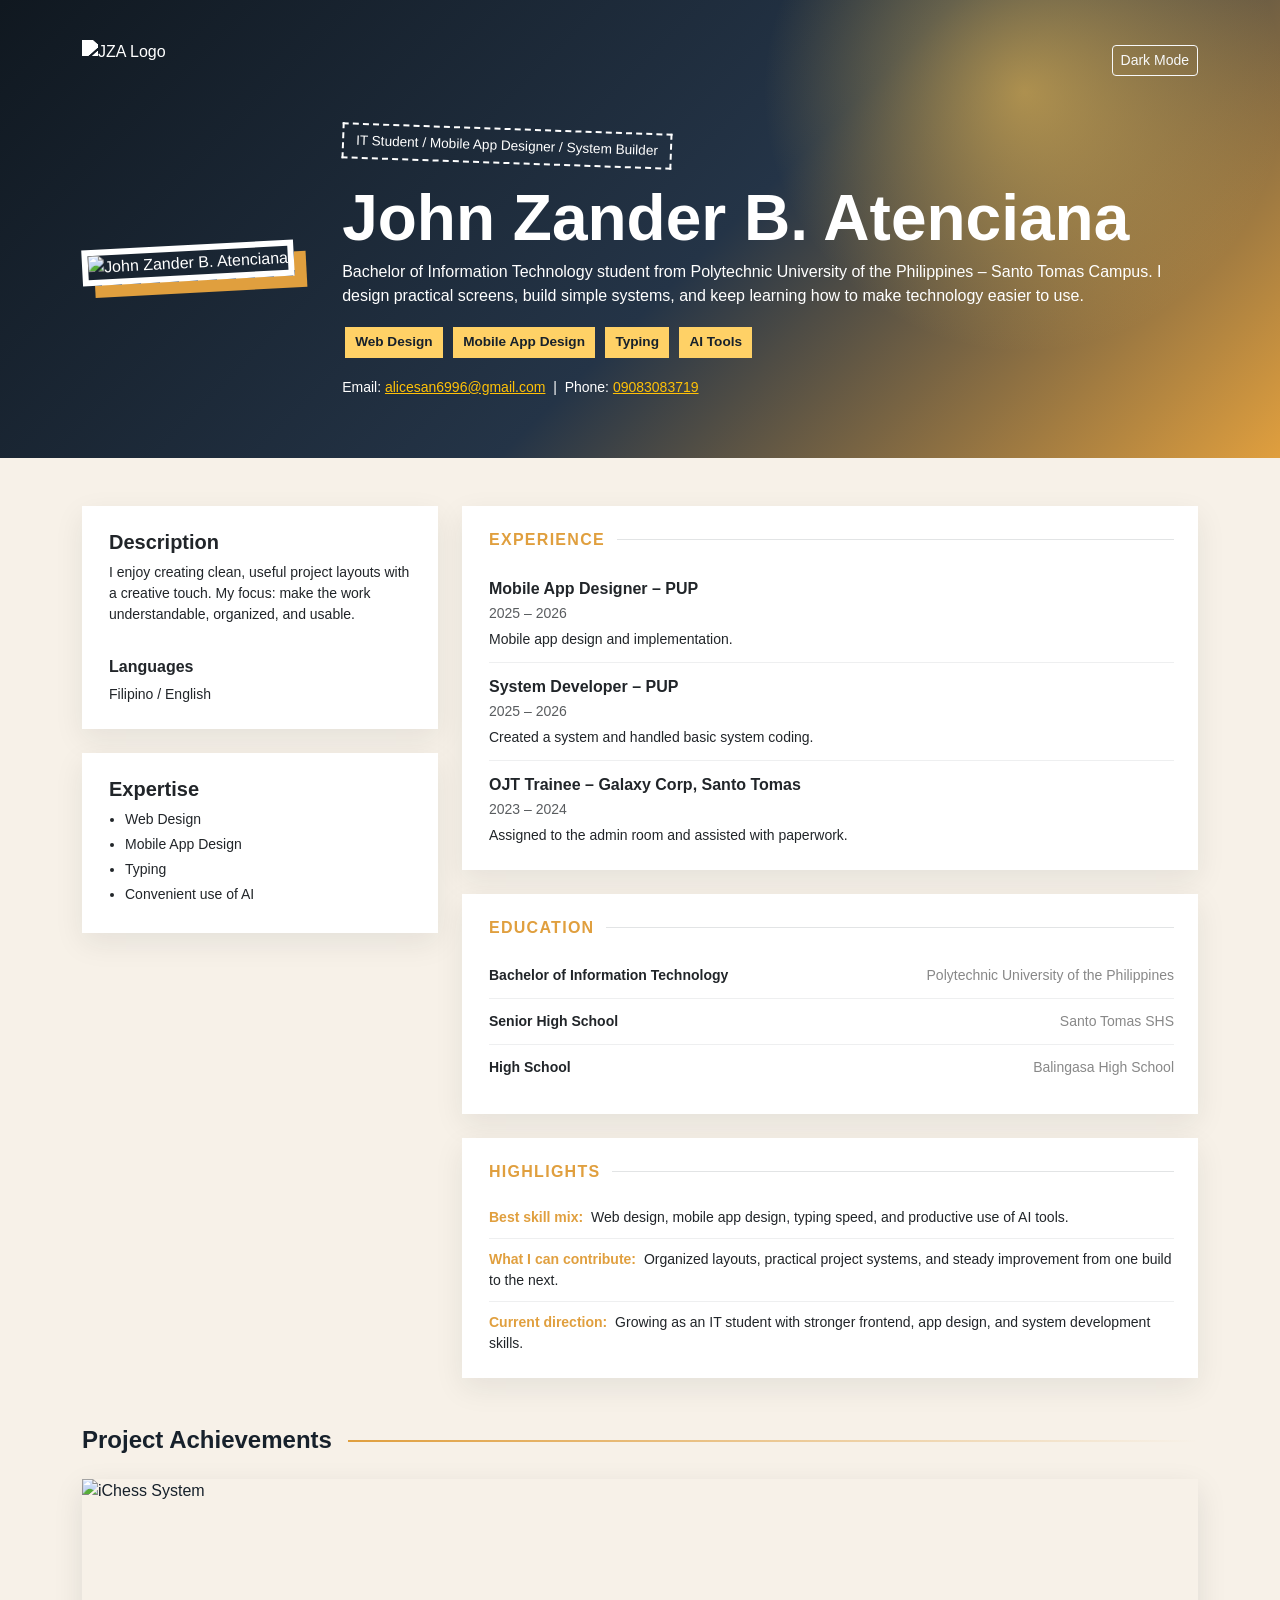
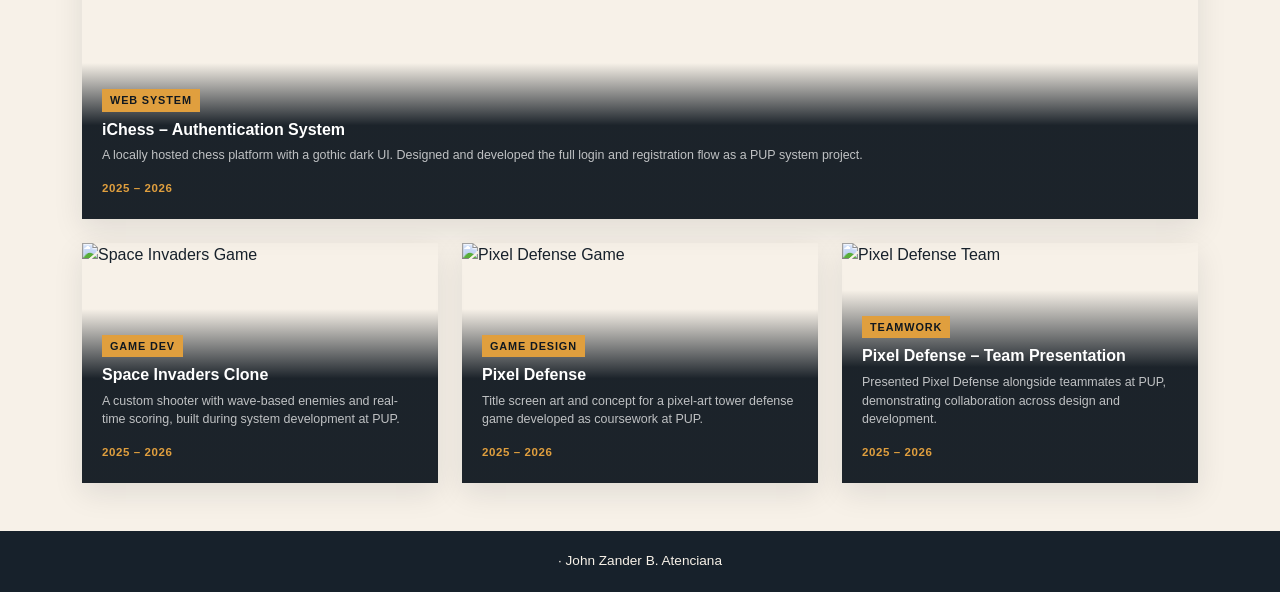
==== index.html @ f296447d "Add files via upload" ====
<!doctype html>
<html lang="en">
<head>
  <meta charset="utf-8">
  <meta name="viewport" content="width=device-width, initial-scale=1">
  <title>John Zander Atenciana | Portfolio</title>
  <link href="https://cdn.jsdelivr.net/npm/bootstrap@5.3.3/dist/css/bootstrap.min.css" rel="stylesheet">
  <link rel="stylesheet" href="style.css">
</head>
<body>

  <!-- HEADER -->
  <header class="site-header">
    <div class="container">
      <nav class="d-flex justify-content-between align-items-center mb-5">
        <img src="logo.svg" alt="JZA Logo" style="height:40px; filter: brightness(0) invert(1);">
        <button id="themeBtn" type="button" class="btn btn-outline-light btn-sm">Dark Mode</button>
      </nav>

      <div class="row align-items-center g-5">
        <div class="col-auto">
          <img src="zander.jpg" alt="John Zander B. Atenciana" class="profile-img">
        </div>
        <div class="col">
          <span class="stamp">IT Student / Mobile App Designer / System Builder</span>
          <h1 class="name-heading">John Zander B. Atenciana</h1>
          <p class="mb-3">
            Bachelor of Information Technology student from Polytechnic University of the Philippines –
            Santo Tomas Campus. I design practical screens, build simple systems, and keep learning how
            to make technology easier to use.
          </p>
          <div class="mb-3">
            <span class="skill-tag">Web Design</span>
            <span class="skill-tag">Mobile App Design</span>
            <span class="skill-tag">Typing</span>
            <span class="skill-tag">AI Tools</span>
          </div>
          <p class="mb-0 small">
            Email: <a href="mailto:alicesan6996@gmail.com" class="text-warning">alicesan6996@gmail.com</a> &nbsp;|&nbsp;
            Phone: <a href="tel:09083083719" class="text-warning">09083083719</a>
          </p>
        </div>
      </div>
    </div>
  </header>

  <!-- MAIN -->
  <main class="container my-5">
    <div class="row g-4">

      <!-- Sidebar -->
      <div class="col-md-4">
        <div class="card p-4 mb-4">
          <h2 class="h5 fw-bold">Description</h2>
          <p class="small">I enjoy creating clean, useful project layouts with a creative touch. My focus: make the work understandable, organized, and usable.</p>
          <h3 class="h6 fw-bold mt-3">Languages</h3>
          <p class="small mb-0">Filipino / English</p>
        </div>

        <div class="card p-4">
          <h3 class="h5 fw-bold">Expertise</h3>
          <ul class="small mb-0 ps-3">
            <li class="mb-1">Web Design</li>
            <li class="mb-1">Mobile App Design</li>
            <li class="mb-1">Typing</li>
            <li class="mb-1">Convenient use of AI</li>
          </ul>
        </div>
      </div>

      <!-- Main Content -->
      <div class="col-md-8">

        <!-- Experience -->
        <div class="card p-4 mb-4">
          <div class="section-heading"><h2>Experience</h2></div>
          <div class="exp-item">
            <strong class="d-block">Mobile App Designer – PUP</strong>
            <span class="text-muted small">2025 – 2026</span>
            <p class="small mb-0 mt-1">Mobile app design and implementation.</p>
          </div>
          <div class="exp-item">
            <strong class="d-block">System Developer – PUP</strong>
            <span class="text-muted small">2025 – 2026</span>
            <p class="small mb-0 mt-1">Created a system and handled basic system coding.</p>
          </div>
          <div class="exp-item">
            <strong class="d-block">OJT Trainee – Galaxy Corp, Santo Tomas</strong>
            <span class="text-muted small">2023 – 2024</span>
            <p class="small mb-0 mt-1">Assigned to the admin room and assisted with paperwork.</p>
          </div>
        </div>

        <!-- Education -->
        <div class="card p-4 mb-4">
          <div class="section-heading"><h2>Education</h2></div>
          <table class="edu-table">
            <tr>
              <td class="fw-semibold">Bachelor of Information Technology</td>
              <td class="edu-school">Polytechnic University of the Philippines</td>
            </tr>
            <tr>
              <td class="fw-semibold">Senior High School</td>
              <td class="edu-school">Santo Tomas SHS</td>
            </tr>
            <tr>
              <td class="fw-semibold">High School</td>
              <td class="edu-school">Balingasa High School</td>
            </tr>
          </table>
        </div>

        <!-- Highlights -->
        <div class="card p-4">
          <div class="section-heading"><h2>Highlights</h2></div>
          <div class="highlight-item">
            <span class="highlight-label">Best skill mix:</span>
            Web design, mobile app design, typing speed, and productive use of AI tools.
          </div>
          <div class="highlight-item">
            <span class="highlight-label">What I can contribute:</span>
            Organized layouts, practical project systems, and steady improvement from one build to the next.
          </div>
          <div class="highlight-item">
            <span class="highlight-label">Current direction:</span>
            Growing as an IT student with stronger frontend, app design, and system development skills.
          </div>
        </div>

      </div>
    </div>

    <!-- Achievements -->
    <section class="mt-5">
      <div class="d-flex align-items-center mb-4 gap-3">
        <h2 class="h4 fw-bold mb-0">Project Achievements</h2>
        <div style="flex:1; height:2px; background: linear-gradient(to right, #e09f3e, transparent);"></div>
      </div>

      <!-- Featured card: iChess -->
      <div class="row g-4 mb-4">
        <div class="col-12">
          <div class="achievement-card">
            <img src="ichess.png" alt="iChess System" style="height:340px; object-position:top;">
            <div class="achievement-overlay">
              <span class="badge-type">Web System</span>
              <h3 class="achievement-title">iChess – Authentication System</h3>
              <p class="achievement-desc">A locally hosted chess platform with a gothic dark UI. Designed and developed the full login and registration flow as a PUP system project.</p>
              <span class="achievement-year">2025 – 2026</span>
            </div>
          </div>
        </div>
      </div>

      <!-- Three smaller cards -->
      <div class="row g-4">

        <div class="col-md-4">
          <div class="achievement-card">
            <img src="alien.jpg" alt="Space Invaders Game" style="height:240px;">
            <div class="achievement-overlay">
              <span class="badge-type">Game Dev</span>
              <h3 class="achievement-title">Space Invaders Clone</h3>
              <p class="achievement-desc">A custom shooter with wave-based enemies and real-time scoring, built during system development at PUP.</p>
              <span class="achievement-year">2025 – 2026</span>
            </div>
          </div>
        </div>

        <div class="col-md-4">
          <div class="achievement-card">
            <img src="pixel.jpg" alt="Pixel Defense Game" style="height:240px;">
            <div class="achievement-overlay">
              <span class="badge-type">Game Design</span>
              <h3 class="achievement-title">Pixel Defense</h3>
              <p class="achievement-desc">Title screen art and concept for a pixel-art tower defense game developed as coursework at PUP.</p>
              <span class="achievement-year">2025 – 2026</span>
            </div>
          </div>
        </div>

        <div class="col-md-4">
          <div class="achievement-card">
            <img src="pp.jpg" alt="Pixel Defense Team" style="height:240px;">
            <div class="achievement-overlay">
              <span class="badge-type">Teamwork</span>
              <h3 class="achievement-title">Pixel Defense – Team Presentation</h3>
              <p class="achievement-desc">Presented Pixel Defense alongside teammates at PUP, demonstrating collaboration across design and development.</p>
              <span class="achievement-year">2025 – 2026</span>
            </div>
          </div>
        </div>

      </div>
    </section>
  </main>

  <footer>
    <p class="mb-0">· John Zander B. Atenciana</p>
  </footer>

  <script>
    const themeBtn = document.querySelector("#themeBtn");
    const hero = document.querySelector("header");

    themeBtn.addEventListener("click", () => {
      document.body.classList.toggle("dark-mode");
      themeBtn.textContent = document.body.classList.contains("dark-mode") ? "Light Mode" : "Dark Mode";
    });

    hero.addEventListener("pointermove", (event) => {
      hero.style.setProperty("--x", `${event.clientX}px`);
      hero.style.setProperty("--y", `${event.clientY}px`);
    });
  </script>

</body>
</html>
---- style.css ----
body {
  font-family: Arial, sans-serif;
  background: #f7f1e8;
  color: #17212b;
}

.site-header {
  background:
    radial-gradient(circle at var(--x, 80%) var(--y, 20%), rgba(255,202,87,.55), transparent 260px),
    linear-gradient(135deg, #101820, #243447 55%, #e09f3e);
  color: white;
  padding: 40px 0 60px;
}

.profile-img {
  width: 200px;
  height: 200px;
  object-fit: cover;
  border: 6px solid white;
  box-shadow: 12px 12px 0 #e09f3e;
  transform: rotate(-3deg);
}

.stamp {
  display: inline-block;
  border: 2px dashed currentColor;
  padding: 6px 12px;
  transform: rotate(2deg);
  font-size: 0.85rem;
  margin-bottom: 12px;
}

.name-heading {
  font-size: clamp(2rem, 6vw, 4rem);
  line-height: 1;
  font-weight: 900;
  margin: 10px 0;
}

.skill-tag {
  display: inline-block;
  background: #ffd166;
  color: #17212b;
  padding: 5px 10px;
  margin: 3px;
  font-size: 0.85rem;
  font-weight: 600;
}

/* Cards */
.card {
  border: none;
  border-left: 3px solid transparent;
  box-shadow: 0 10px 28px rgba(23,33,43,.08);
  border-radius: 0;
  background: white;
  transition: border-color 0.2s, box-shadow 0.2s;
}

.card:hover {
  border-left-color: #e09f3e;
  box-shadow: 0 14px 36px rgba(23,33,43,.14);
}

/* Section headings */
.section-heading {
  display: flex;
  align-items: center;
  gap: 12px;
  margin-bottom: 16px;
}

.section-heading h2 {
  margin: 0;
  font-size: 1rem;
  font-weight: 800;
  text-transform: uppercase;
  letter-spacing: 0.08em;
  color: #e09f3e;
}

.section-heading::after {
  content: '';
  flex: 1;
  height: 1px;
  background: rgba(23,33,43,.12);
}

/* Experience list */
.exp-item {
  padding: 12px 0;
  border-bottom: 1px solid rgba(23,33,43,.07);
}

.exp-item:last-child {
  border-bottom: none;
  padding-bottom: 0;
}

/* Education table */
.edu-table {
  width: 100%;
  border-collapse: collapse;
}

.edu-table td {
  padding: 12px 0;
  font-size: 0.875rem;
  border-bottom: 1px solid rgba(23,33,43,.07);
  vertical-align: top;
}

.edu-table tr:last-child td {
  border-bottom: none;
}

.edu-table .edu-school {
  color: #888;
  text-align: right;
  padding-left: 16px;
}

/* Highlights */
.highlight-item {
  padding: 10px 0;
  border-bottom: 1px solid rgba(23,33,43,.07);
  font-size: 0.875rem;
}

.highlight-item:last-child {
  border-bottom: none;
  padding-bottom: 0;
}

.highlight-label {
  color: #e09f3e;
  font-weight: 700;
  margin-right: 4px;
}

footer {
  background: #17212b;
  color: #f7f1e8;
  text-align: center;
  padding: 20px;
  font-size: 0.85rem;
}

/* Achievement Cards */
.achievement-card {
  cursor: default;
  position: relative;
  overflow: hidden;
  box-shadow: 0 10px 28px rgba(23,33,43,.1);
}

.achievement-card img {
  width: 100%;
  object-fit: cover;
  display: block;
  transition: transform 0.4s ease;
}

.achievement-card:hover img {
  transform: scale(1.04);
}

.achievement-overlay {
  position: absolute;
  bottom: 0;
  left: 0;
  right: 0;
  padding: 24px 20px 20px;
  background: linear-gradient(to top, rgba(16,24,32,0.95) 60%, transparent);
  color: white;
}

.badge-type {
  display: inline-block;
  background: #e09f3e;
  color: #101820;
  font-size: 0.68rem;
  font-weight: 700;
  letter-spacing: 0.08em;
  text-transform: uppercase;
  padding: 3px 8px;
  margin-bottom: 8px;
}

.achievement-title {
  font-size: 1rem;
  font-weight: 700;
  margin: 0 0 6px;
  line-height: 1.3;
}

.achievement-desc {
  font-size: 0.78rem;
  color: rgba(255,255,255,0.72);
  margin: 0 0 10px;
  line-height: 1.5;
}

.achievement-year {
  font-size: 0.72rem;
  color: #e09f3e;
  font-weight: 600;
  letter-spacing: 0.05em;
}

/* Dark mode */
.dark-mode {
  background: #101820;
  color: #f8fafc;
}

.dark-mode .card {
  background: #17212b;
  color: #f8fafc;
}

.dark-mode .card:hover {
  box-shadow: 0 14px 36px rgba(0,0,0,.3);
}

.dark-mode .section-heading::after {
  background: rgba(255,255,255,.08);
}

.dark-mode .exp-item {
  border-bottom-color: rgba(255,255,255,.07);
}

.dark-mode .edu-table td {
  border-bottom-color: rgba(255,255,255,.07);
}

.dark-mode .edu-table .edu-school {
  color: #adb5bd;
}

.dark-mode .highlight-item {
  border-bottom-color: rgba(255,255,255,.07);
}

.dark-mode .text-muted {
  color: #adb5bd !important;
}

.dark-mode footer {
  background: #0a1018;
}
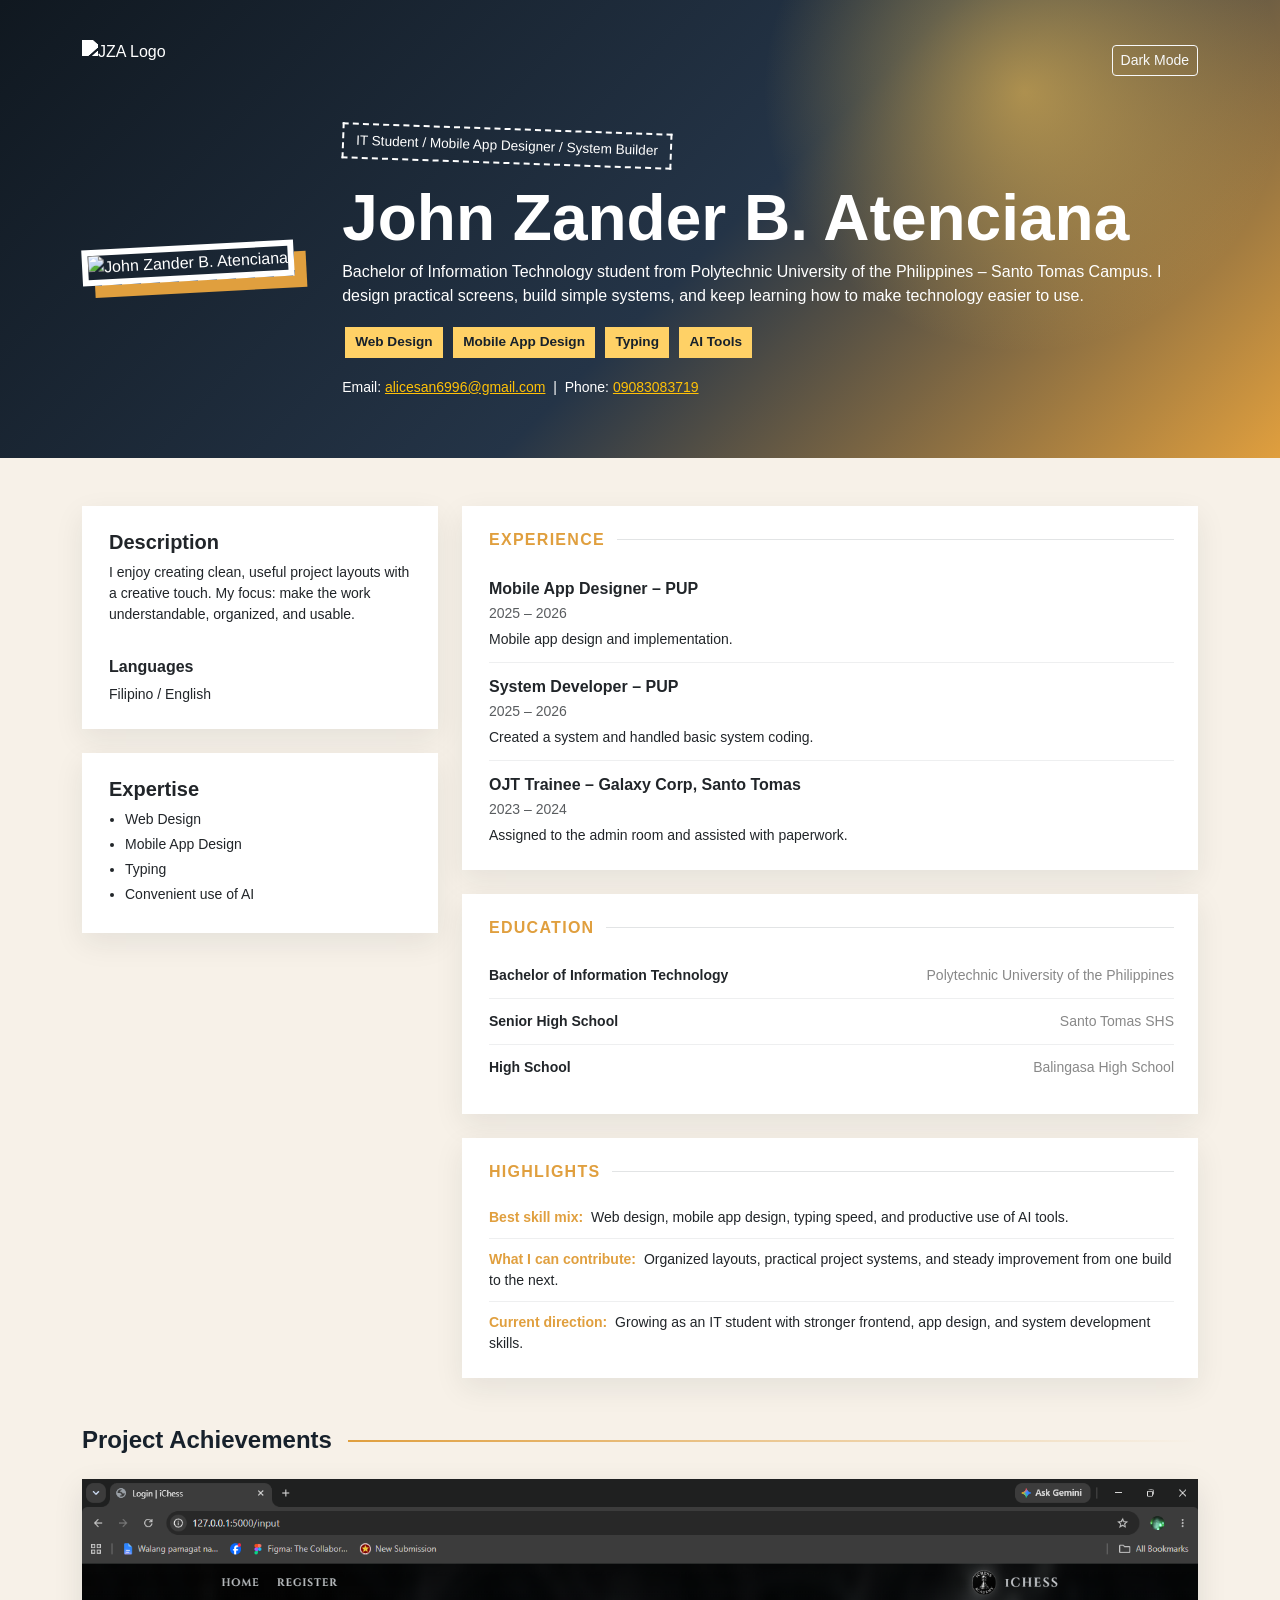
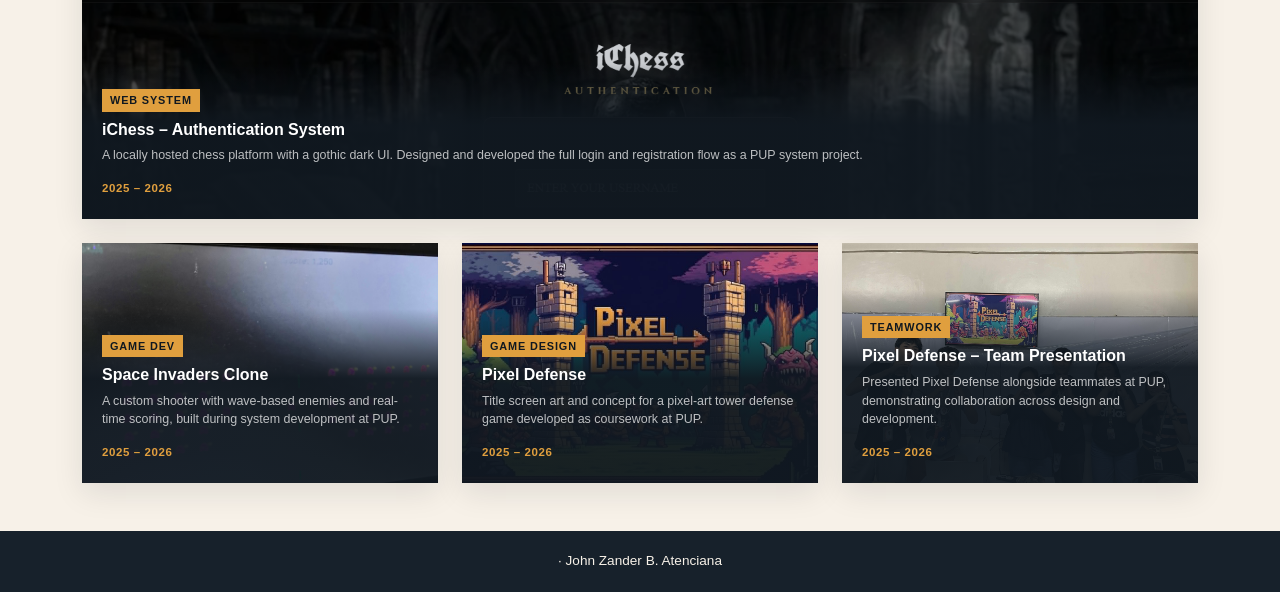
==== commit f556b8e0: "fix image directory" ====
--- a/index.html
+++ b/index.html
@@ -141,7 +141,7 @@
       <div class="row g-4 mb-4">
         <div class="col-12">
           <div class="achievement-card">
-            <img src="ichess.png" alt="iChess System" style="height:340px; object-position:top;">
+            <img src="img/ichess.png" alt="iChess System" style="height:340px; object-position:top;">
             <div class="achievement-overlay">
               <span class="badge-type">Web System</span>
               <h3 class="achievement-title">iChess – Authentication System</h3>
@@ -157,7 +157,7 @@
 
         <div class="col-md-4">
           <div class="achievement-card">
-            <img src="alien.jpg" alt="Space Invaders Game" style="height:240px;">
+            <img src="img/alien.jpg" alt="Space Invaders Game" style="height:240px;">
             <div class="achievement-overlay">
               <span class="badge-type">Game Dev</span>
               <h3 class="achievement-title">Space Invaders Clone</h3>
@@ -169,7 +169,7 @@
 
         <div class="col-md-4">
           <div class="achievement-card">
-            <img src="pixel.jpg" alt="Pixel Defense Game" style="height:240px;">
+            <img src="img/pixel.jpg" alt="Pixel Defense Game" style="height:240px;">
             <div class="achievement-overlay">
               <span class="badge-type">Game Design</span>
               <h3 class="achievement-title">Pixel Defense</h3>
@@ -181,7 +181,7 @@
 
         <div class="col-md-4">
           <div class="achievement-card">
-            <img src="pp.jpg" alt="Pixel Defense Team" style="height:240px;">
+            <img src="img/pp.jpg" alt="Pixel Defense Team" style="height:240px;">
             <div class="achievement-overlay">
               <span class="badge-type">Teamwork</span>
               <h3 class="achievement-title">Pixel Defense – Team Presentation</h3>
@@ -215,4 +215,4 @@
   </script>
 
 </body>
-</html>+</html>
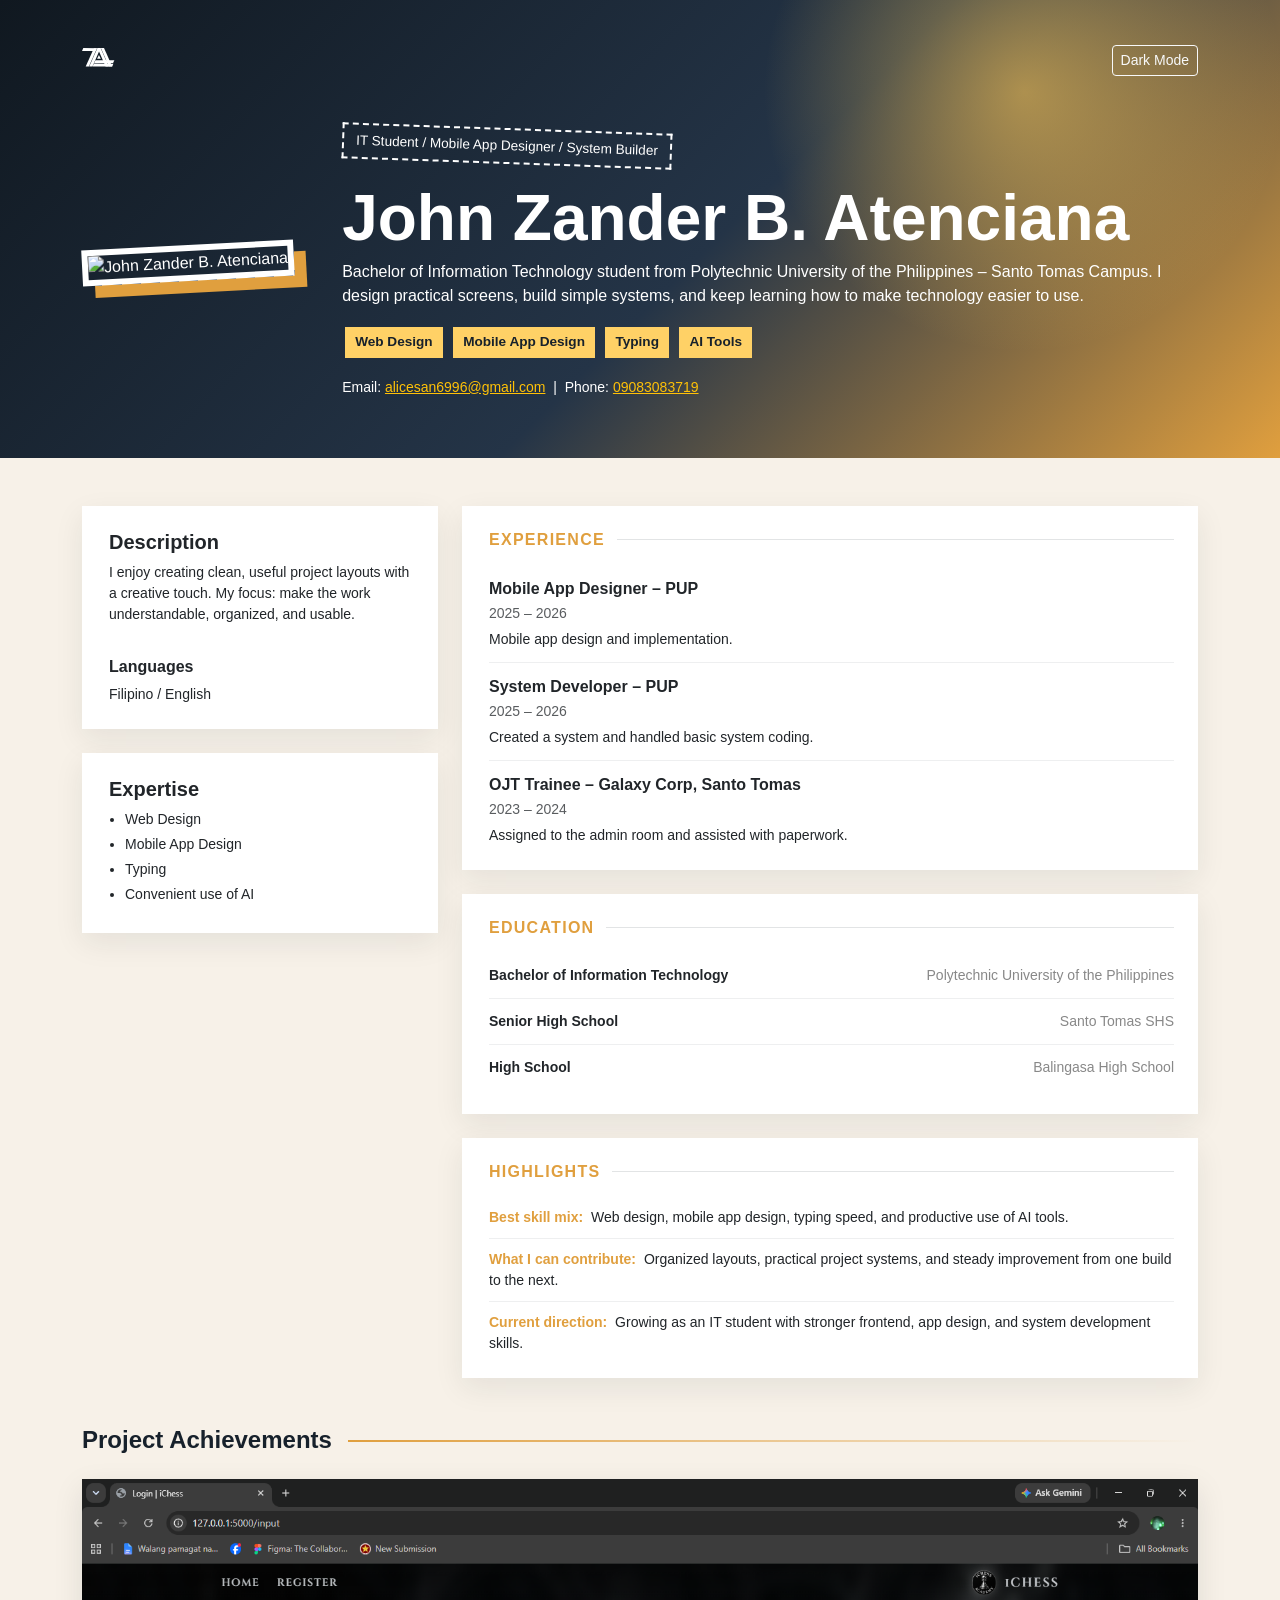
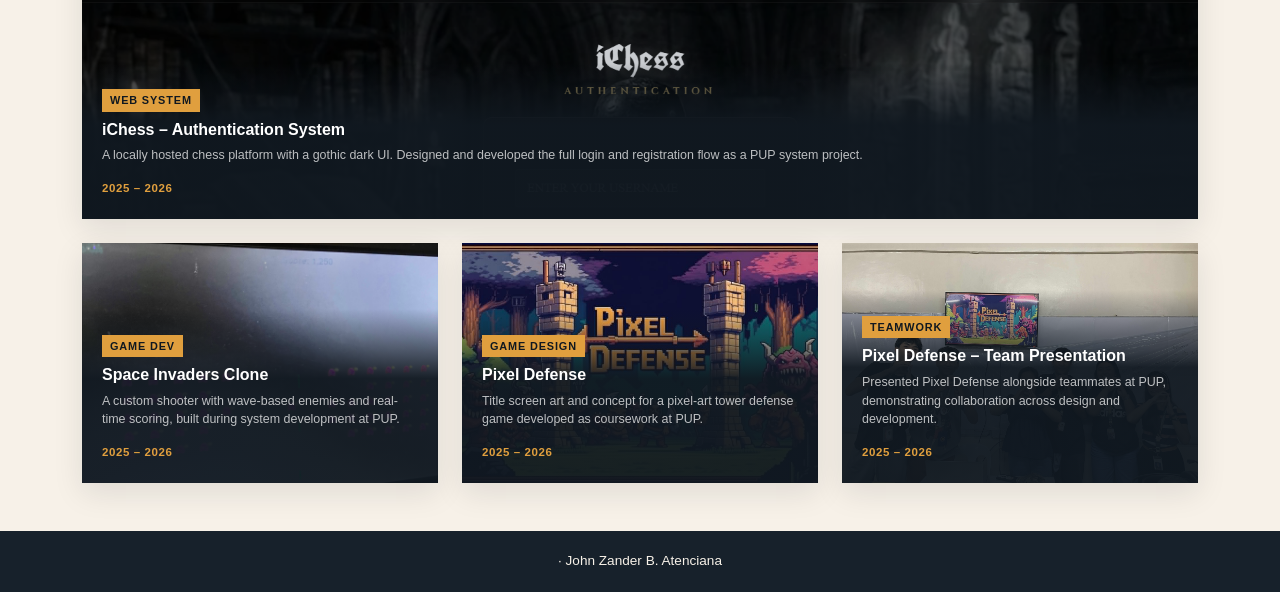
==== commit 5988d7d9: "fix image directory" ====
--- a/index.html
+++ b/index.html
@@ -13,7 +13,7 @@
   <header class="site-header">
     <div class="container">
       <nav class="d-flex justify-content-between align-items-center mb-5">
-        <img src="logo.svg" alt="JZA Logo" style="height:40px; filter: brightness(0) invert(1);">
+        <img src="img/logo.svg" alt="JZA Logo" style="height:40px; filter: brightness(0) invert(1);">
         <button id="themeBtn" type="button" class="btn btn-outline-light btn-sm">Dark Mode</button>
       </nav>
 
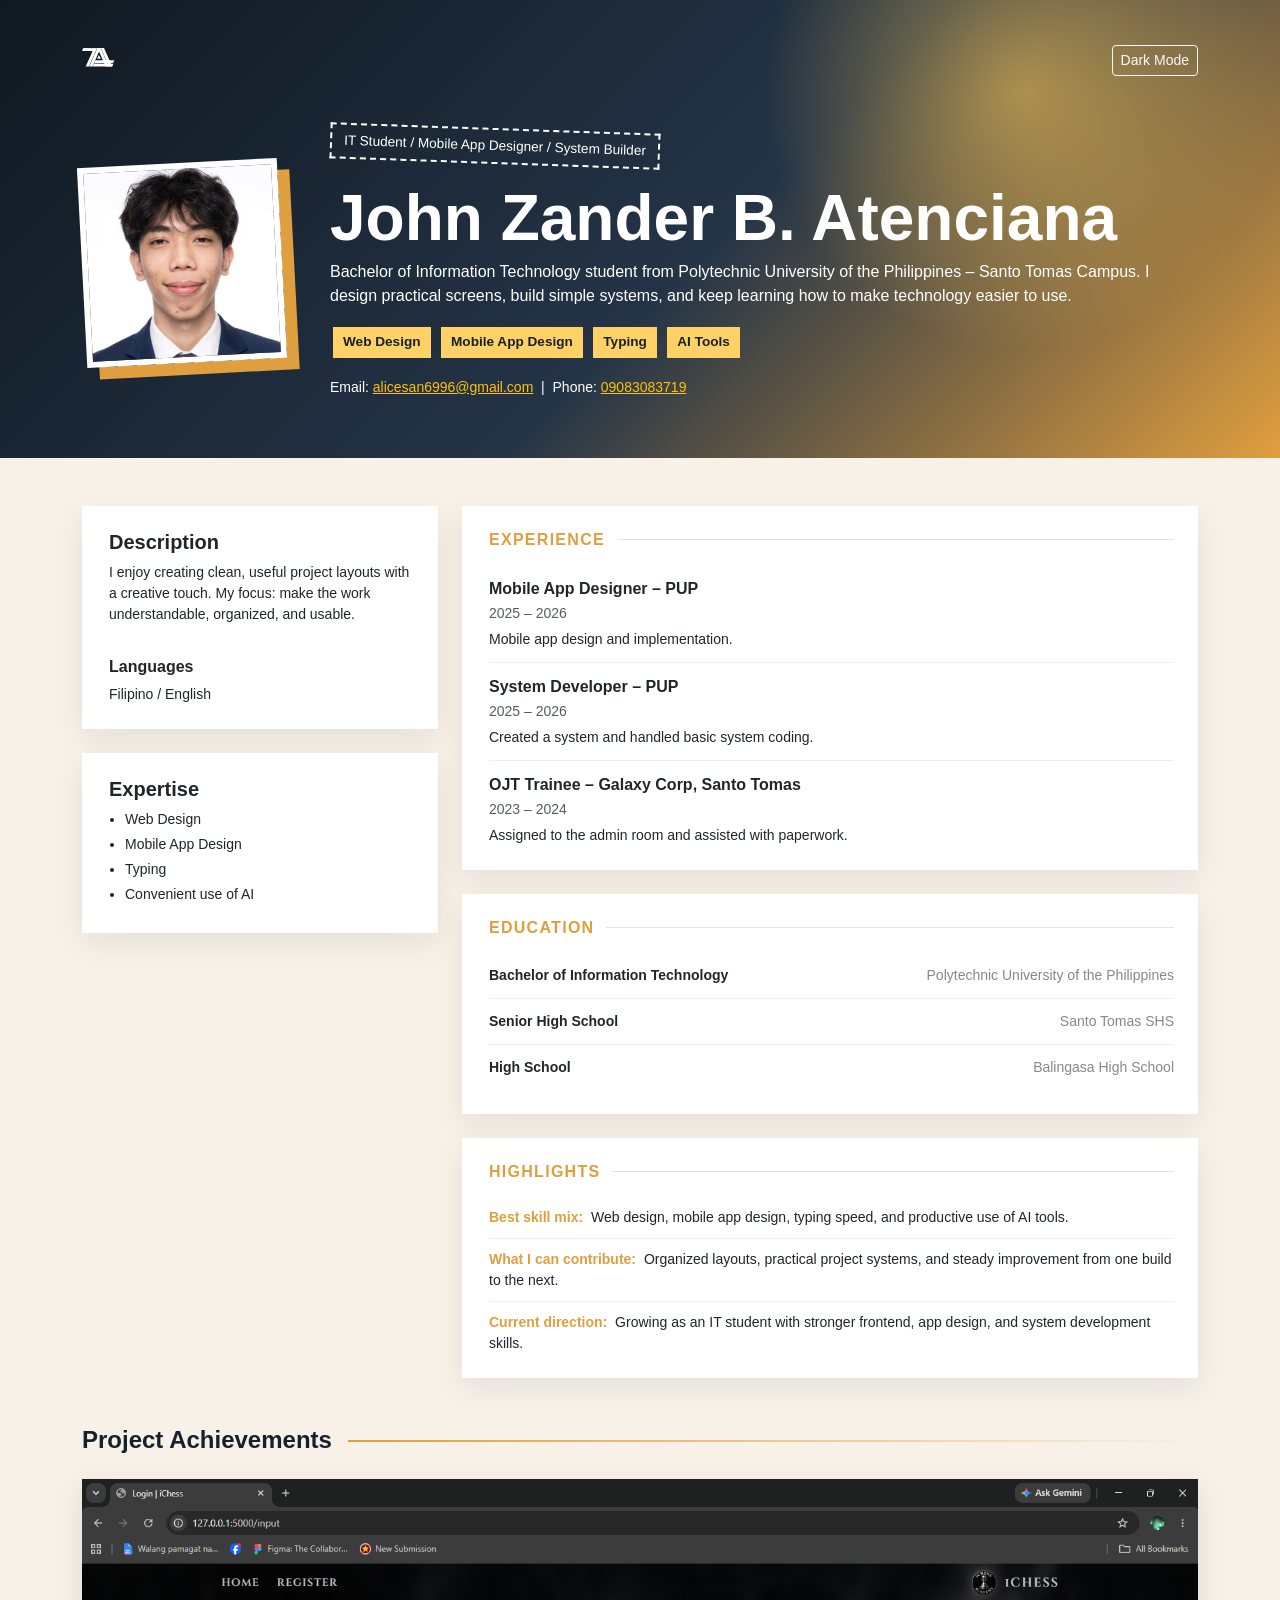
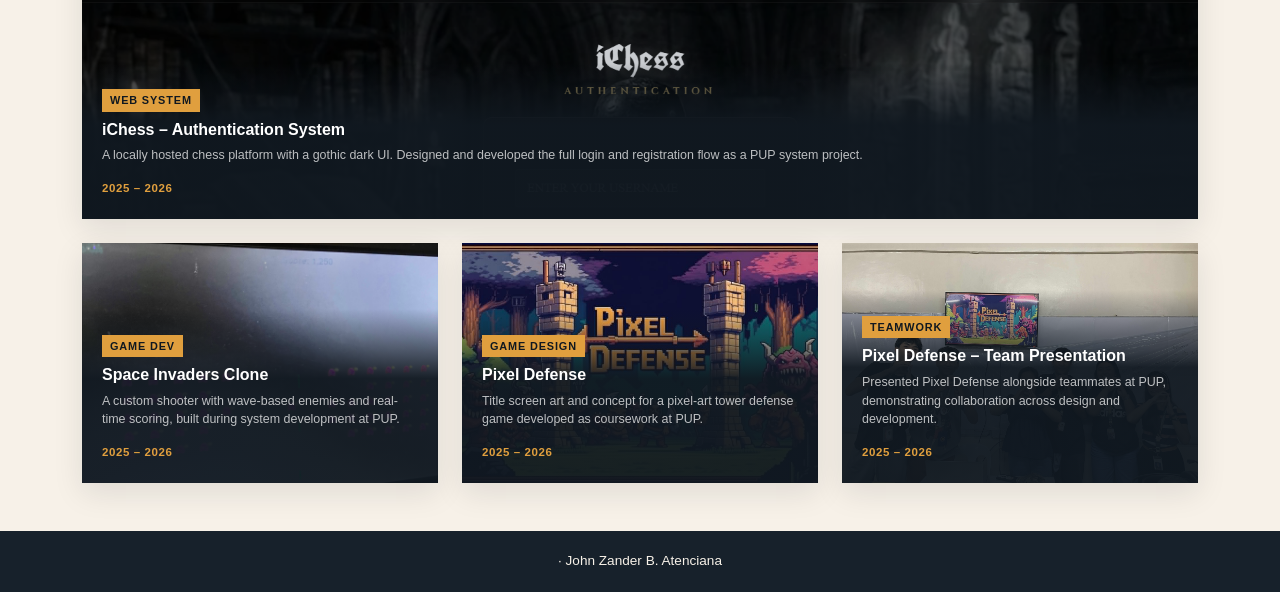
==== commit 92809640: "Update index.html" ====
--- a/index.html
+++ b/index.html
@@ -19,7 +19,7 @@
 
       <div class="row align-items-center g-5">
         <div class="col-auto">
-          <img src="zander.jpg" alt="John Zander B. Atenciana" class="profile-img">
+          <img src="img/zander.jpg" alt="John Zander B. Atenciana" class="profile-img">
         </div>
         <div class="col">
           <span class="stamp">IT Student / Mobile App Designer / System Builder</span>
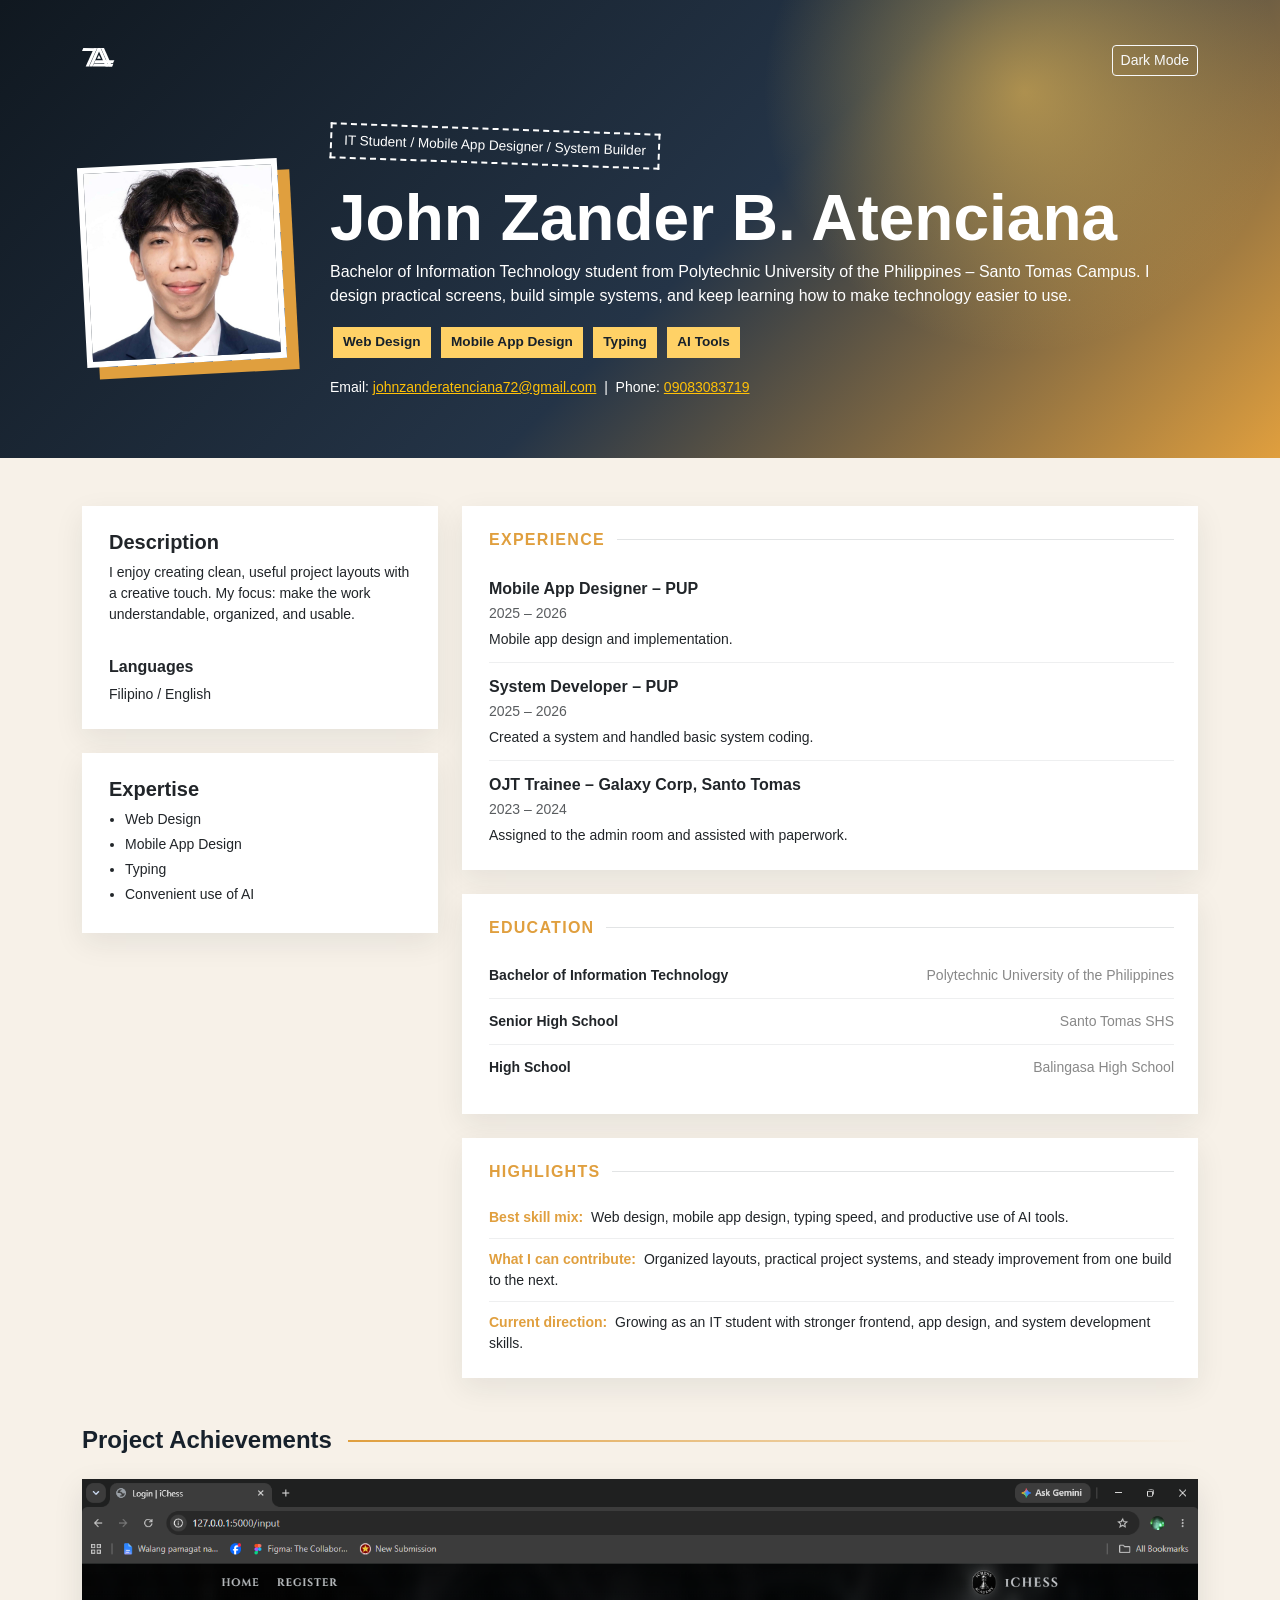
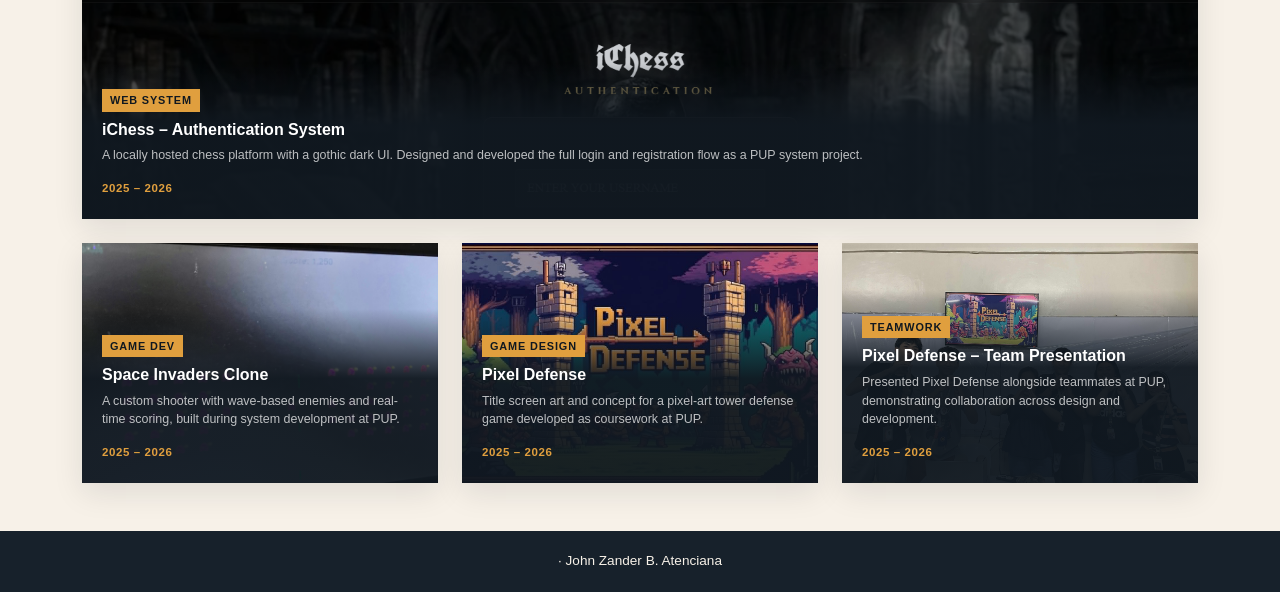
==== commit eb7cdfc6: "fix email" ====
--- a/index.html
+++ b/index.html
@@ -36,7 +36,7 @@
             <span class="skill-tag">AI Tools</span>
           </div>
           <p class="mb-0 small">
-            Email: <a href="mailto:alicesan6996@gmail.com" class="text-warning">alicesan6996@gmail.com</a> &nbsp;|&nbsp;
+            Email: <a href="mailto:johnzanderatenciana72@gmail.com" class="text-warning">johnzanderatenciana72@gmail.com</a> &nbsp;|&nbsp;
             Phone: <a href="tel:09083083719" class="text-warning">09083083719</a>
           </p>
         </div>
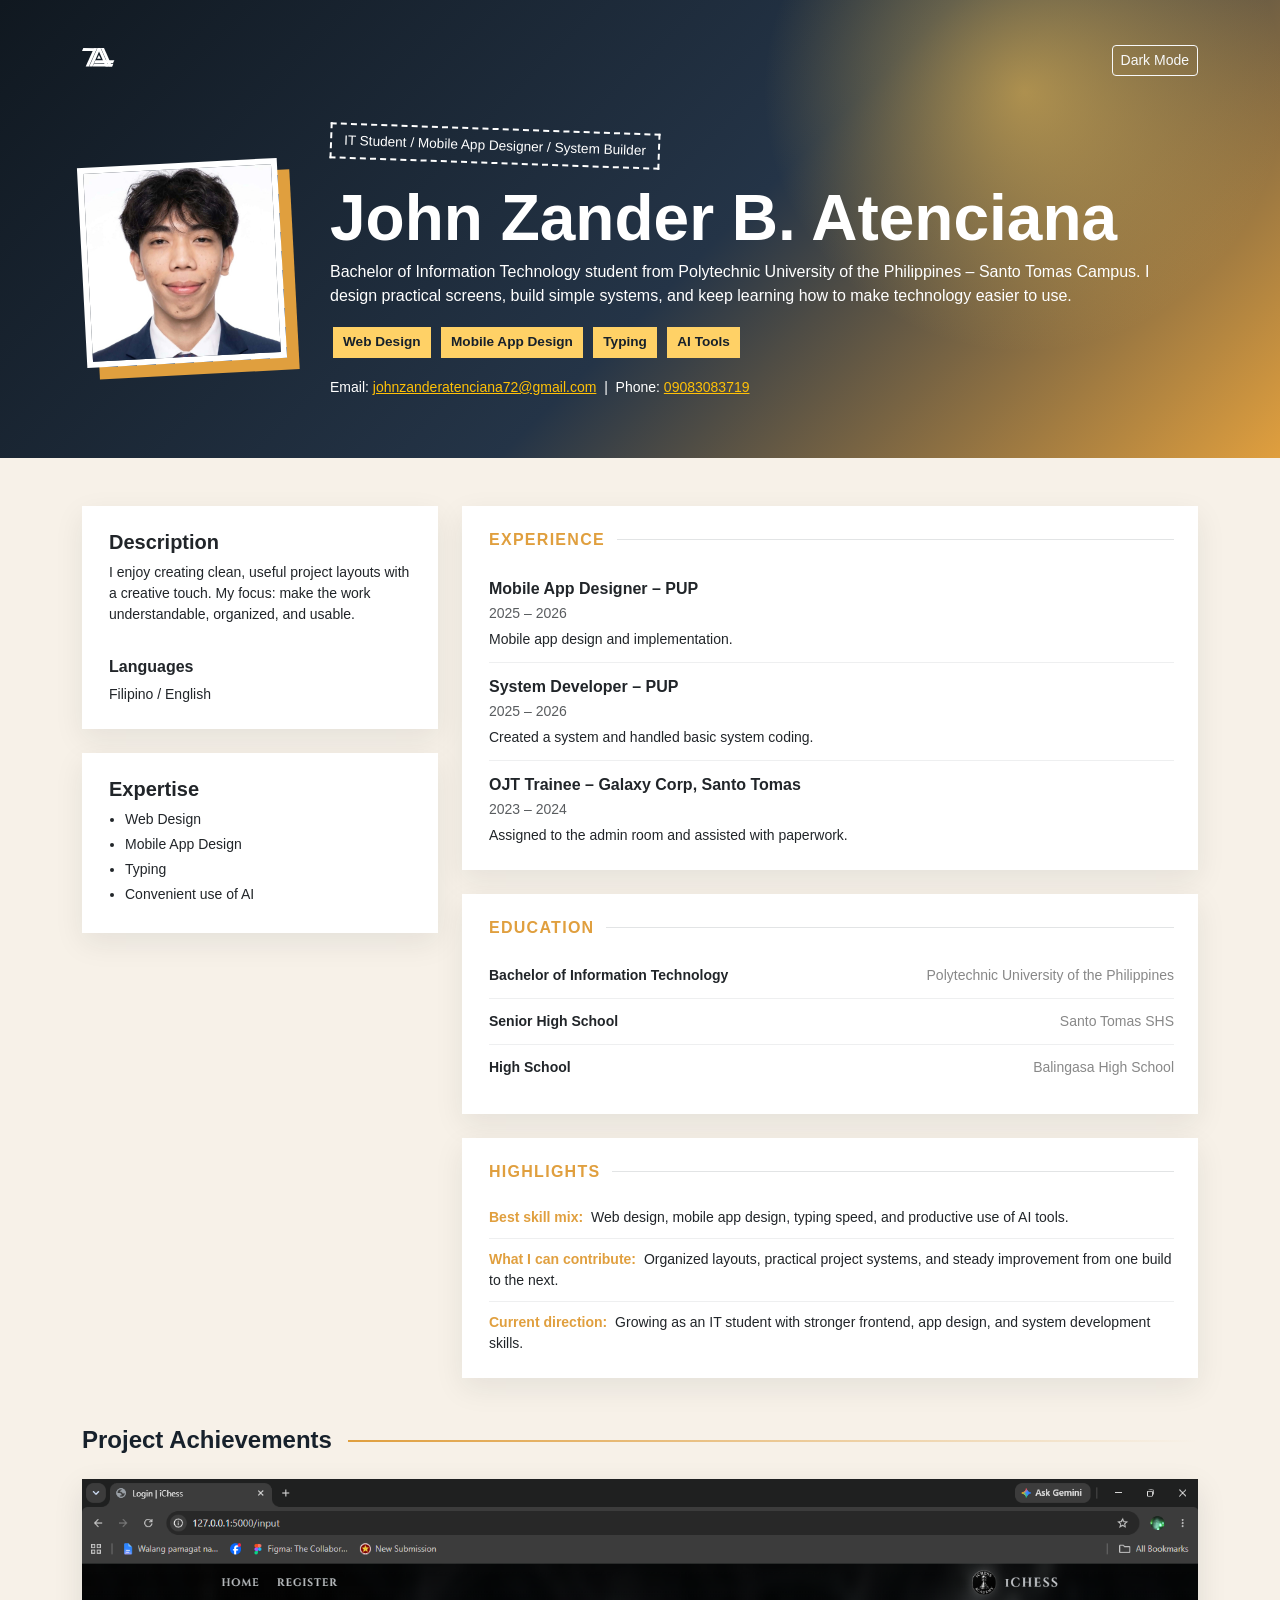
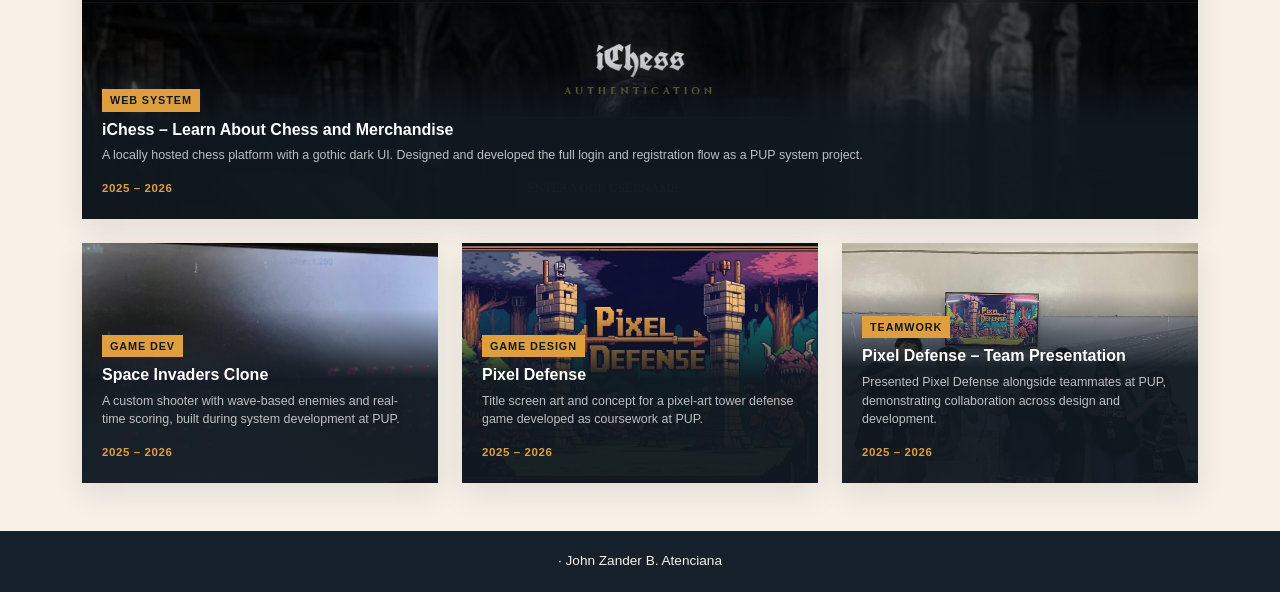
==== commit 772753bd: "change description" ====
--- a/index.html
+++ b/index.html
@@ -144,7 +144,7 @@
             <img src="img/ichess.png" alt="iChess System" style="height:340px; object-position:top;">
             <div class="achievement-overlay">
               <span class="badge-type">Web System</span>
-              <h3 class="achievement-title">iChess – Authentication System</h3>
+              <h3 class="achievement-title">iChess – Learn About Chess and Merchandise</h3>
               <p class="achievement-desc">A locally hosted chess platform with a gothic dark UI. Designed and developed the full login and registration flow as a PUP system project.</p>
               <span class="achievement-year">2025 – 2026</span>
             </div>
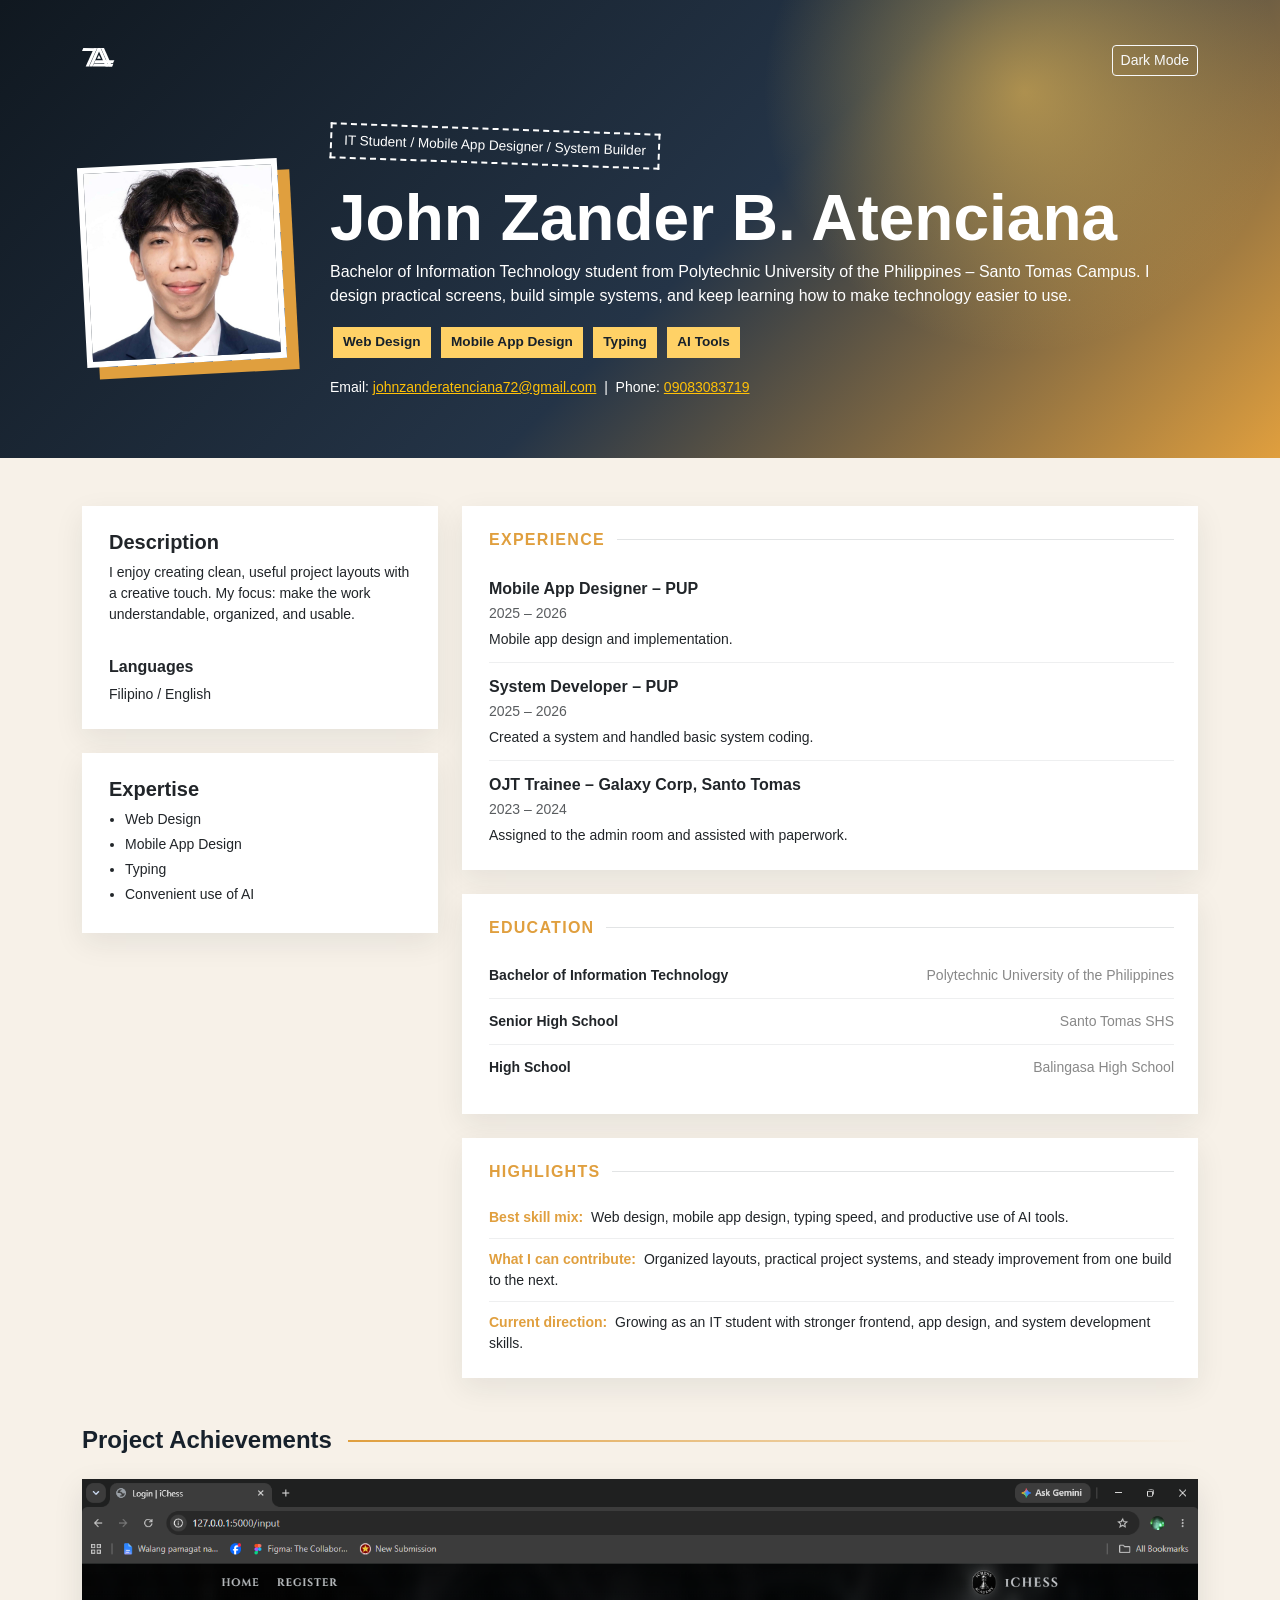
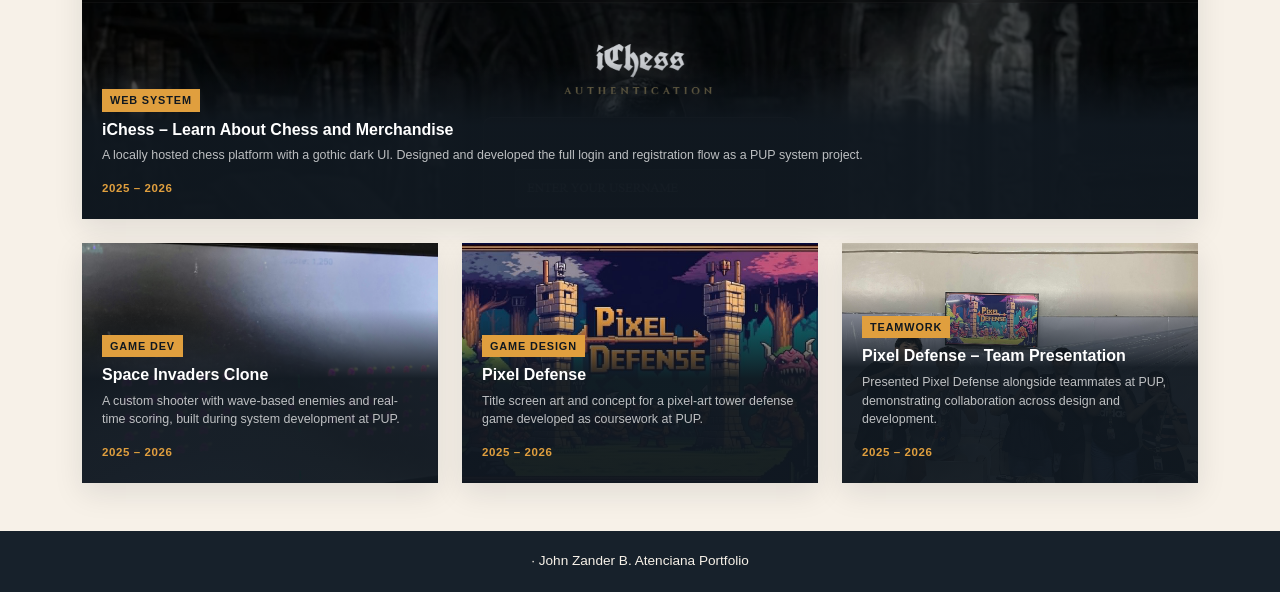
==== commit 29a23a45: "add description" ====
--- a/index.html
+++ b/index.html
@@ -196,7 +196,7 @@
   </main>
 
   <footer>
-    <p class="mb-0">· John Zander B. Atenciana</p>
+    <p class="mb-0">· John Zander B. Atenciana Portfolio</p>
   </footer>
 
   <script>
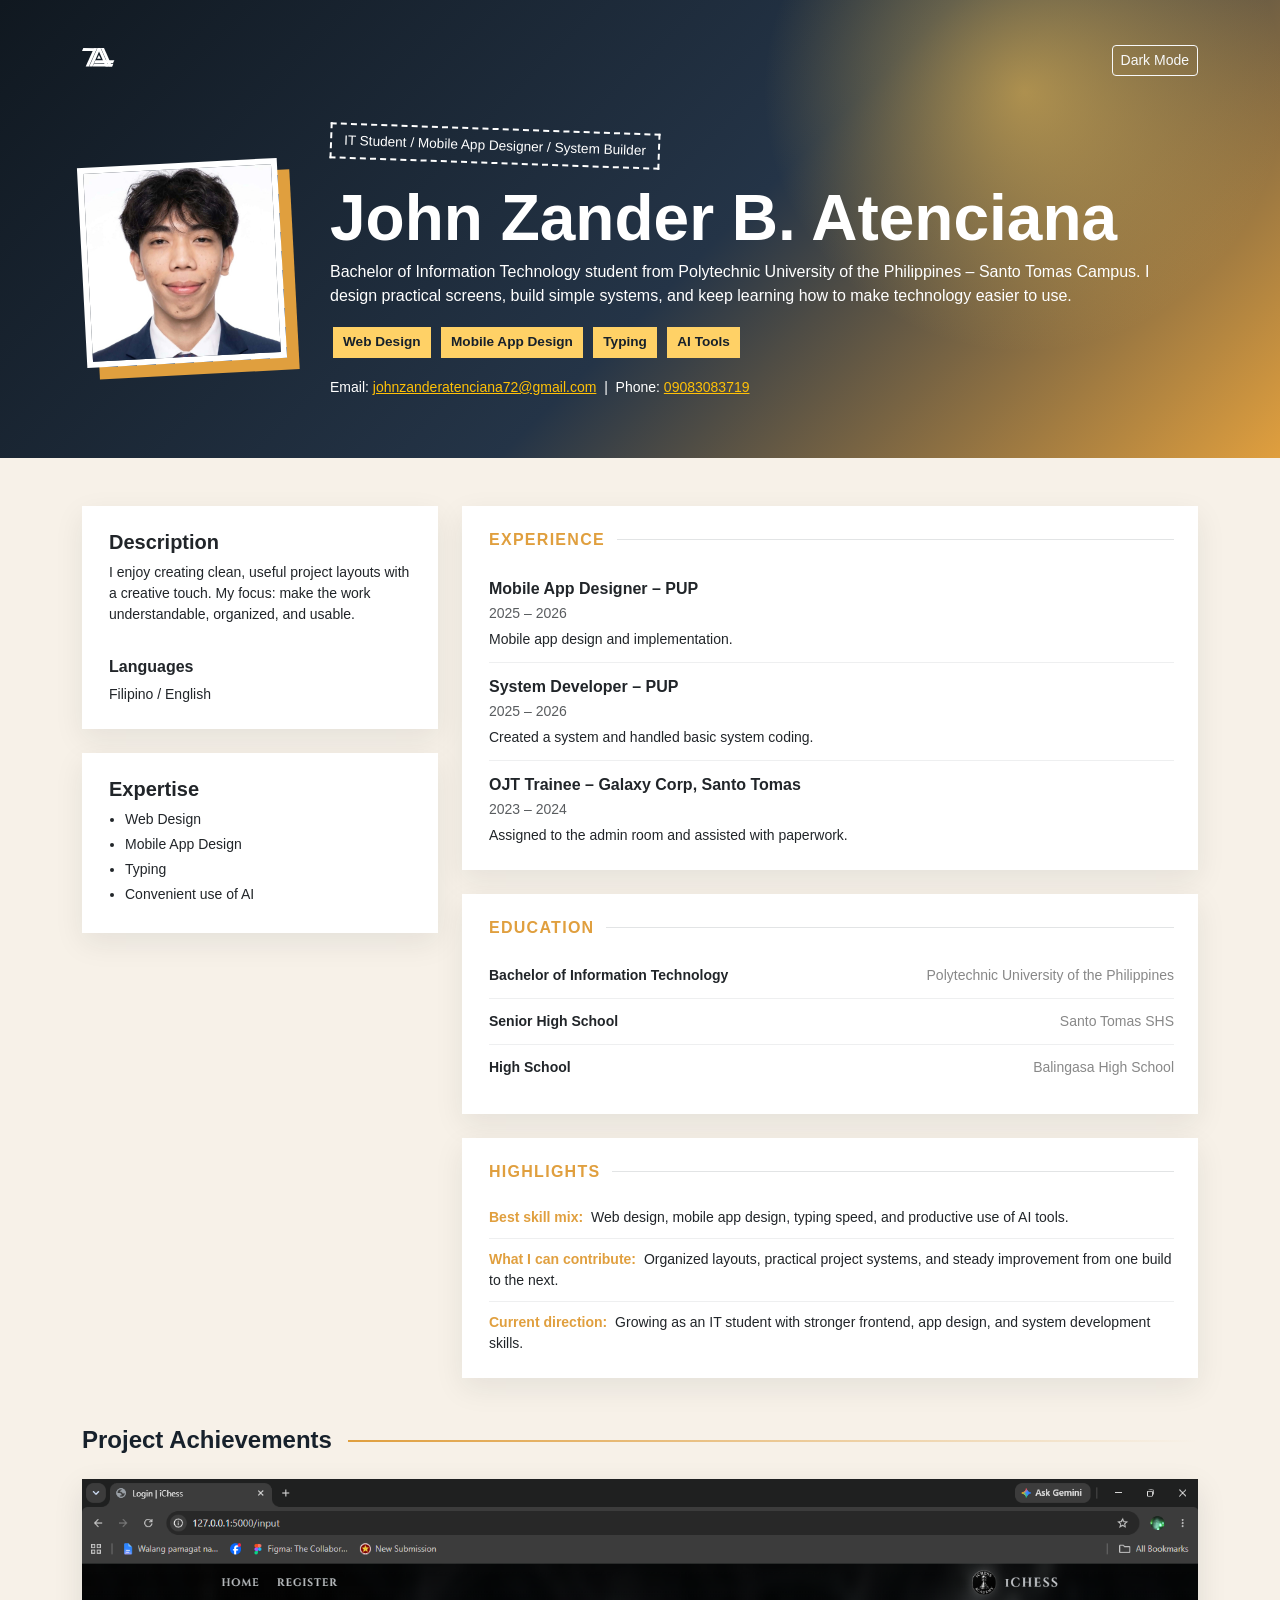
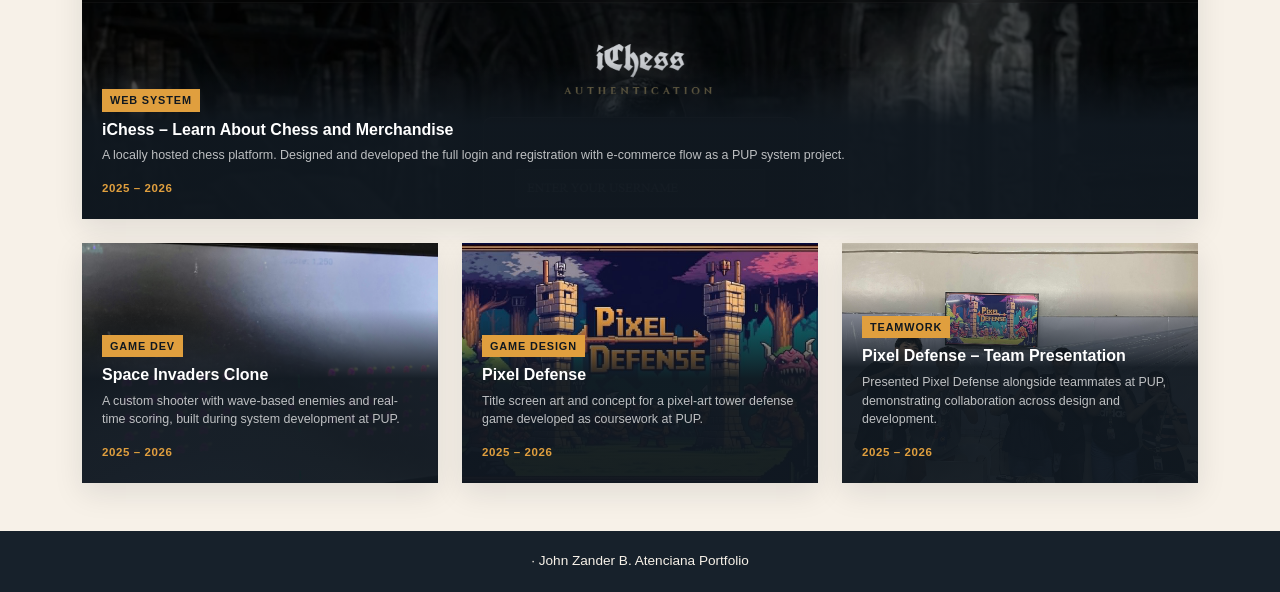
==== commit 3c346c89: "update desc" ====
--- a/index.html
+++ b/index.html
@@ -145,7 +145,7 @@
             <div class="achievement-overlay">
               <span class="badge-type">Web System</span>
               <h3 class="achievement-title">iChess – Learn About Chess and Merchandise</h3>
-              <p class="achievement-desc">A locally hosted chess platform with a gothic dark UI. Designed and developed the full login and registration flow as a PUP system project.</p>
+              <p class="achievement-desc">A locally hosted chess platform. Designed and developed the full login and registration with e-commerce flow as a PUP system project.</p>
               <span class="achievement-year">2025 – 2026</span>
             </div>
           </div>
